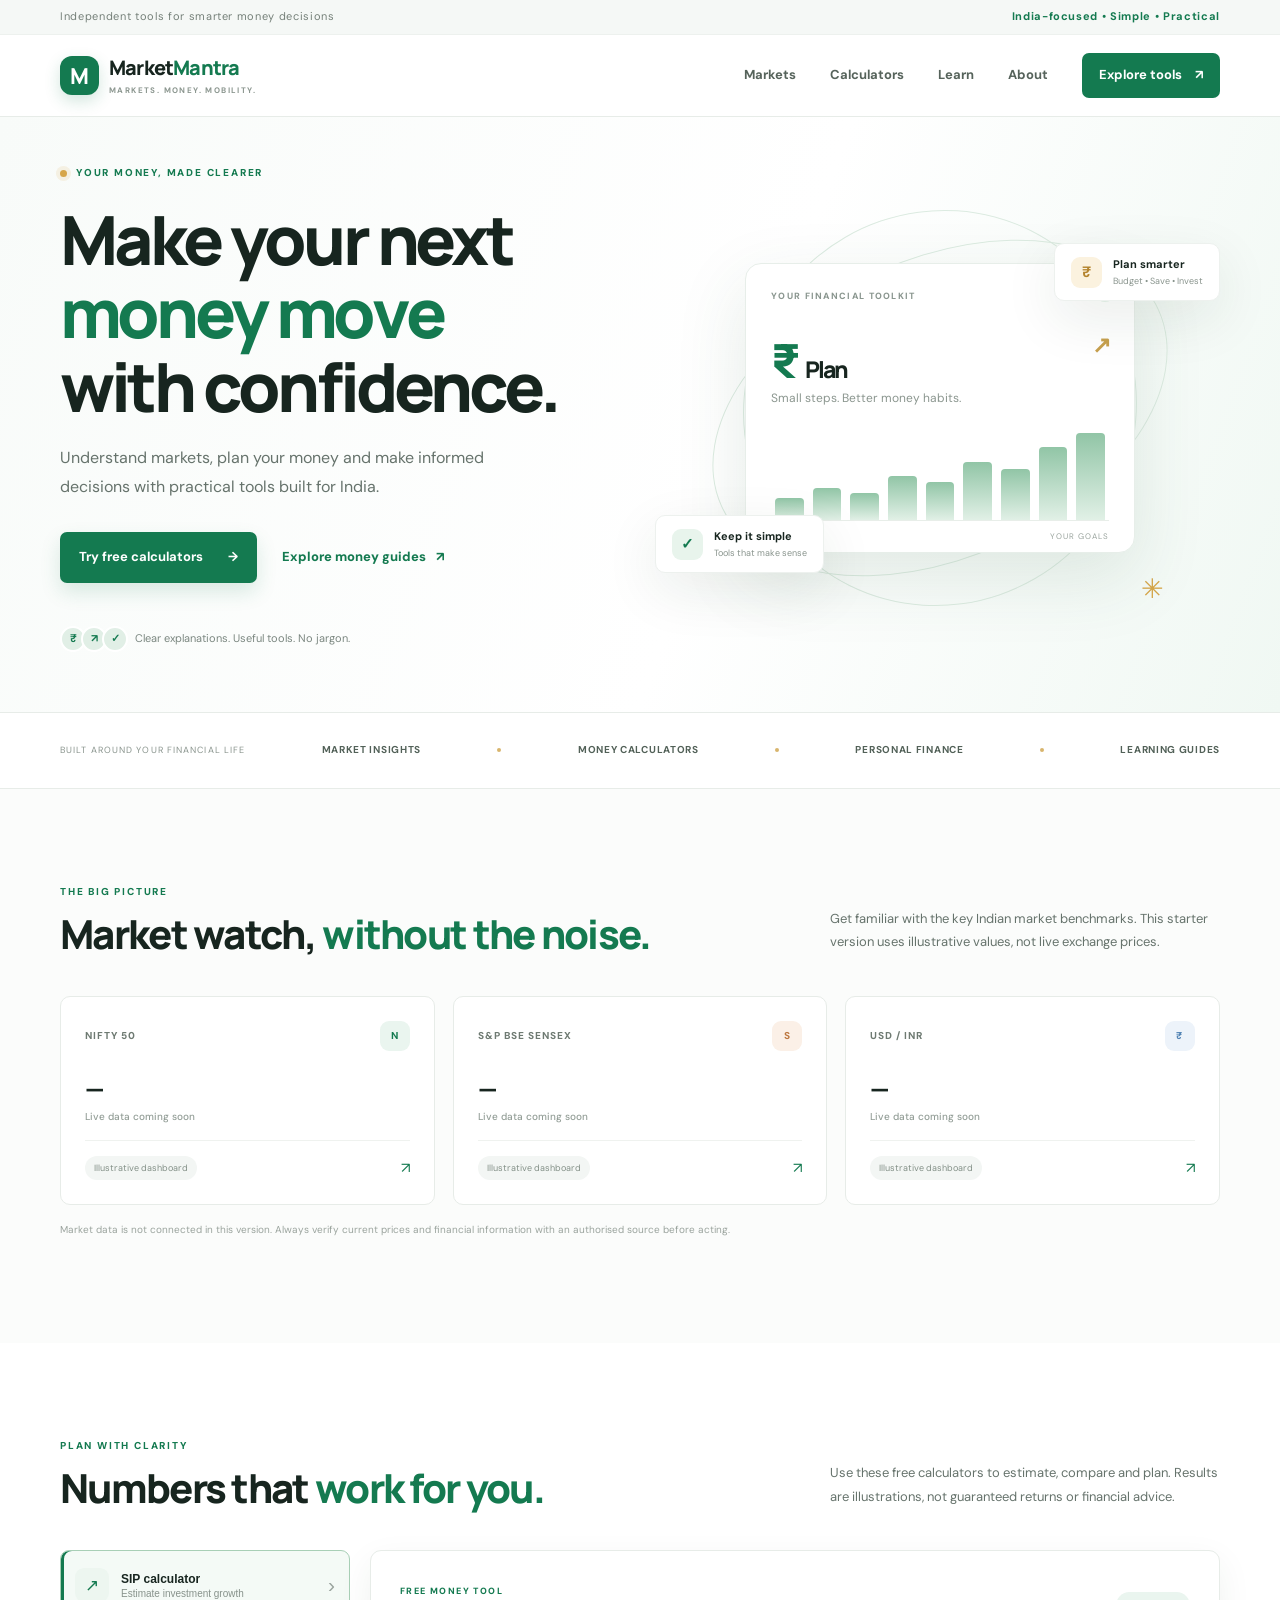
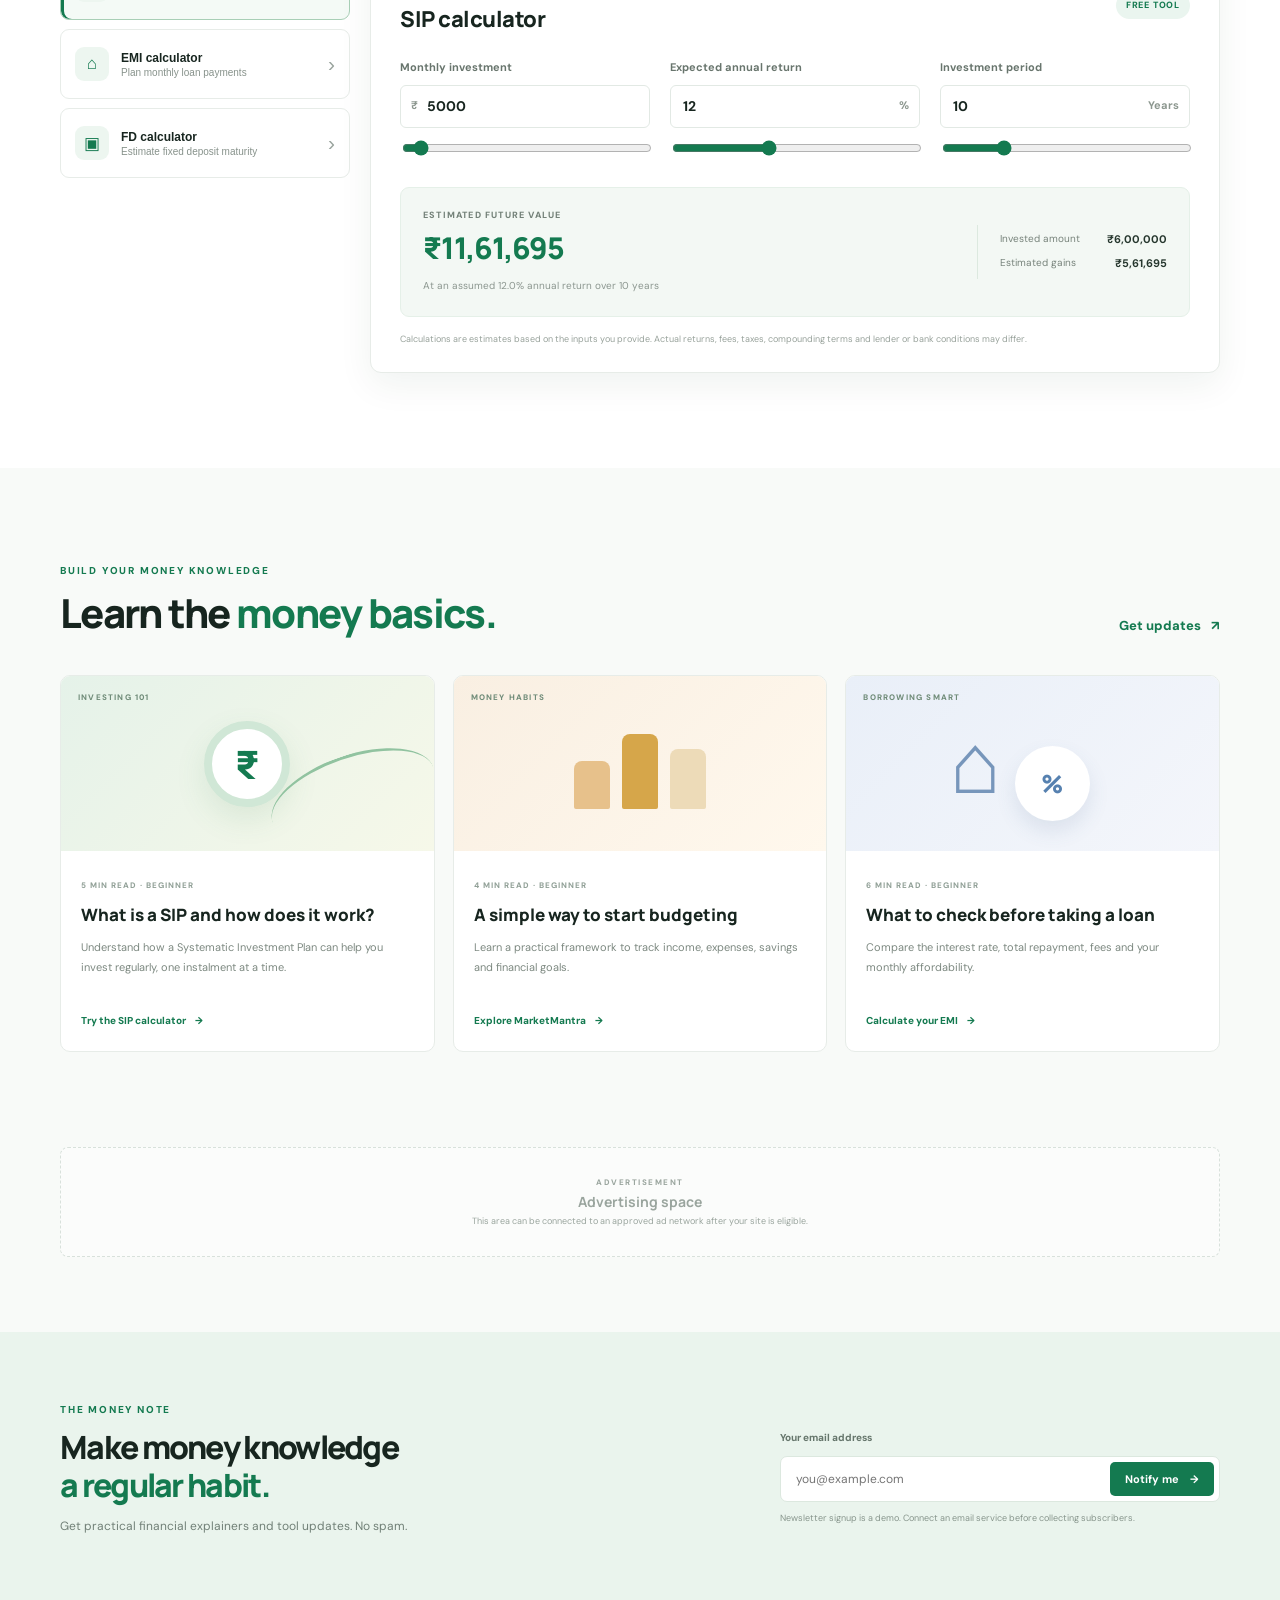
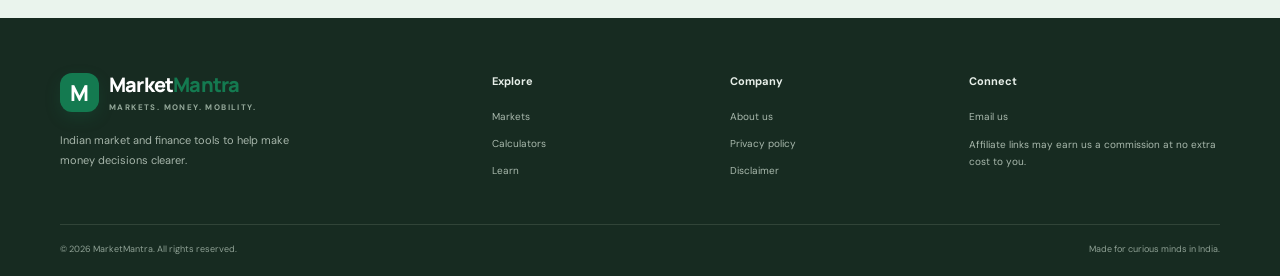
==== index.html @ 6c513619 "Add files via upload" ====
<!DOCTYPE html>
<html lang="en">
<head>
  <meta charset="UTF-8">
  <meta name="viewport" content="width=device-width, initial-scale=1.0">
  <meta name="description" content="MarketMantra — practical Indian market insights, money tools, SIP, EMI and fixed deposit calculators, and personal finance guides.">
  <meta name="theme-color" content="#ffffff">
  <title>MarketMantra — Markets. Money. Mobility.</title>
  <link rel="preconnect" href="https://fonts.googleapis.com">
  <link rel="preconnect" href="https://fonts.gstatic.com" crossorigin>
  <link href="https://fonts.googleapis.com/css2?family=DM+Sans:wght@400;500;600;700;800&family=Manrope:wght@400;500;600;700;800&display=swap" rel="stylesheet">
  <link rel="stylesheet" href="style.css">
</head>
<body>
  <div class="top-strip"><div class="container top-inner"><span>Independent tools for smarter money decisions</span><span class="top-note">India-focused • Simple • Practical</span></div></div>
  <header class="site-header">
    <div class="container nav-wrap">
      <a class="brand" href="#home" aria-label="MarketMantra home"><span class="brand-mark">M</span><span>Market<span>Mantra</span><small>MARKETS. MONEY. MOBILITY.</small></span></a>
      <button class="menu-toggle" id="menuToggle" aria-label="Open navigation" aria-expanded="false">☰</button>
      <nav class="main-nav" id="mainNav">
        <a href="#markets">Markets</a><a href="#calculators">Calculators</a><a href="#learn">Learn</a><a href="#about">About</a>
        <a class="nav-cta" href="#calculators">Explore tools <span>↗</span></a>
      </nav>
    </div>
  </header>

  <main>
    <section class="hero" id="home">
      <div class="container hero-grid">
        <div class="hero-copy">
          <div class="eyebrow"><span class="eyebrow-dot"></span> YOUR MONEY, MADE CLEARER</div>
          <h1>Make your next<br><em>money move</em><br>with confidence.</h1>
          <p class="hero-lead">Understand markets, plan your money and make informed decisions with practical tools built for India.</p>
          <div class="hero-actions"><a class="btn btn-primary" href="#calculators">Try free calculators <span>→</span></a><a class="text-link" href="#learn">Explore money guides <span>↗</span></a></div>
          <div class="hero-proof"><div class="proof-avatars"><b>₹</b><b>↗</b><b>✓</b></div><span>Clear explanations. Useful tools. No jargon.</span></div>
        </div>
        <div class="hero-visual">
          <div class="visual-orbit orbit-one"></div><div class="visual-orbit orbit-two"></div>
          <div class="hero-card main-visual-card">
            <div class="visual-card-top"><span>YOUR FINANCIAL TOOLKIT</span><span class="live-dot"></span></div>
            <div class="visual-big-number">₹ <span>Plan</span><span class="visual-arrow">↗</span></div>
            <div class="visual-caption">Small steps. Better money habits.</div>
            <div class="mini-chart"><span style="height:25%"></span><span style="height:37%"></span><span style="height:31%"></span><span style="height:50%"></span><span style="height:44%"></span><span style="height:67%"></span><span style="height:59%"></span><span style="height:84%"></span><span style="height:100%"></span></div>
            <div class="chart-labels"><span>START</span><span>YOUR GOALS</span></div>
          </div>
          <div class="float-chip chip-one"><span class="chip-icon">₹</span><span><b>Plan smarter</b><small>Budget • Save • Invest</small></span></div>
          <div class="float-chip chip-two"><span class="chip-icon green">✓</span><span><b>Keep it simple</b><small>Tools that make sense</small></span></div>
          <div class="hero-spark">✳</div>
        </div>
      </div>
    </section>

    <section class="trust-row"><div class="container trust-inner"><span>BUILT AROUND YOUR FINANCIAL LIFE</span><b>MARKET INSIGHTS</b><i></i><b>MONEY CALCULATORS</b><i></i><b>PERSONAL FINANCE</b><i></i><b>LEARNING GUIDES</b></div></section>

    <section class="section market-section" id="markets">
      <div class="container">
        <div class="section-heading"><div><div class="eyebrow">THE BIG PICTURE</div><h2>Market watch, <em>without the noise.</em></h2></div><p>Get familiar with the key Indian market benchmarks. This starter version uses illustrative values, not live exchange prices.</p></div>
        <div class="market-grid">
          <article class="market-card"><div class="market-card-top"><span>NIFTY 50</span><span class="market-symbol">N</span></div><div class="market-value">— <small>Live data coming soon</small></div><div class="market-foot"><span class="neutral-pill">Illustrative dashboard</span><span class="market-arrow">↗</span></div></article>
          <article class="market-card"><div class="market-card-top"><span>S&amp;P BSE SENSEX</span><span class="market-symbol orange">S</span></div><div class="market-value">— <small>Live data coming soon</small></div><div class="market-foot"><span class="neutral-pill">Illustrative dashboard</span><span class="market-arrow">↗</span></div></article>
          <article class="market-card"><div class="market-card-top"><span>USD / INR</span><span class="market-symbol blue">₹</span></div><div class="market-value">— <small>Live data coming soon</small></div><div class="market-foot"><span class="neutral-pill">Illustrative dashboard</span><span class="market-arrow">↗</span></div></article>
        </div>
        <p class="market-disclaimer">Market data is not connected in this version. Always verify current prices and financial information with an authorised source before acting.</p>
      </div>
    </section>

    <section class="section calculator-section" id="calculators">
      <div class="container">
        <div class="section-heading"><div><div class="eyebrow">PLAN WITH CLARITY</div><h2>Numbers that <em>work for you.</em></h2></div><p>Use these free calculators to estimate, compare and plan. Results are illustrations, not guaranteed returns or financial advice.</p></div>
        <div class="calculator-layout">
          <div class="calc-tabs" role="tablist" aria-label="Calculator type">
            <button class="calc-tab active" data-calc="sip" role="tab" aria-selected="true"><span class="tab-icon">↗</span><span><b>SIP calculator</b><small>Estimate investment growth</small></span><span class="tab-chevron">›</span></button>
            <button class="calc-tab" data-calc="emi" role="tab" aria-selected="false"><span class="tab-icon">⌂</span><span><b>EMI calculator</b><small>Plan monthly loan payments</small></span><span class="tab-chevron">›</span></button>
            <button class="calc-tab" data-calc="fd" role="tab" aria-selected="false"><span class="tab-icon">▣</span><span><b>FD calculator</b><small>Estimate fixed deposit maturity</small></span><span class="tab-chevron">›</span></button>
          </div>
          <div class="calc-panel">
            <div class="calc-panel-head"><div><span class="panel-kicker">FREE MONEY TOOL</span><h3 id="calcTitle">SIP calculator</h3></div><span class="free-tag">FREE TOOL</span></div>
            <div id="sipCalc" class="calc-content">
              <div class="field-grid">
                <label class="field"><span>Monthly investment</span><div class="input-wrap"><span>₹</span><input id="sipAmount" type="number" min="500" step="500" value="5000"></div><input id="sipAmountRange" type="range" min="500" max="100000" step="500" value="5000"></label>
                <label class="field"><span>Expected annual return</span><div class="input-wrap"><input id="sipRate" type="number" min="1" max="30" step="0.5" value="12"><span>%</span></div><input id="sipRateRange" type="range" min="1" max="30" step="0.5" value="12"></label>
                <label class="field"><span>Investment period</span><div class="input-wrap"><input id="sipYears" type="number" min="1" max="40" value="10"><span>Years</span></div><input id="sipYearsRange" type="range" min="1" max="40" value="10"></label>
              </div>
              <div class="result-box"><div><span class="result-label">ESTIMATED FUTURE VALUE</span><strong id="sipResult">₹11,61,695</strong><small id="sipNote">At an assumed 12% annual return</small></div><div class="result-breakdown"><div><span>Invested amount</span><b id="sipInvested">₹6,00,000</b></div><div><span>Estimated gains</span><b id="sipGains">₹5,61,695</b></div></div></div>
            </div>
            <div id="emiCalc" class="calc-content hidden">
              <div class="field-grid">
                <label class="field"><span>Loan amount</span><div class="input-wrap"><span>₹</span><input id="emiAmount" type="number" min="10000" step="10000" value="1000000"></div><input id="emiAmountRange" type="range" min="10000" max="10000000" step="10000" value="1000000"></label>
                <label class="field"><span>Annual interest rate</span><div class="input-wrap"><input id="emiRate" type="number" min="1" max="30" step="0.1" value="9"><span>%</span></div><input id="emiRateRange" type="range" min="1" max="30" step="0.1" value="9"></label>
                <label class="field"><span>Loan tenure</span><div class="input-wrap"><input id="emiYears" type="number" min="1" max="30" value="5"><span>Years</span></div><input id="emiYearsRange" type="range" min="1" max="30" value="5"></label>
              </div>
              <div class="result-box"><div><span class="result-label">ESTIMATED MONTHLY EMI</span><strong id="emiResult">₹20,758</strong><small>Principal and interest repayment estimate</small></div><div class="result-breakdown"><div><span>Total interest</span><b id="emiInterest">₹2,45,475</b></div><div><span>Total payment</span><b id="emiTotal">₹12,45,475</b></div></div></div>
            </div>
            <div id="fdCalc" class="calc-content hidden">
              <div class="field-grid">
                <label class="field"><span>Deposit amount</span><div class="input-wrap"><span>₹</span><input id="fdAmount" type="number" min="1000" step="1000" value="100000"></div><input id="fdAmountRange" type="range" min="1000" max="5000000" step="1000" value="100000"></label>
                <label class="field"><span>Annual interest rate</span><div class="input-wrap"><input id="fdRate" type="number" min="1" max="15" step="0.1" value="7"><span>%</span></div><input id="fdRateRange" type="range" min="1" max="15" step="0.1" value="7"></label>
                <label class="field"><span>Tenure</span><div class="input-wrap"><input id="fdYears" type="number" min="1" max="10" value="3"><span>Years</span></div><input id="fdYearsRange" type="range" min="1" max="10" value="3"></label>
              </div>
              <div class="result-box"><div><span class="result-label">ESTIMATED MATURITY VALUE</span><strong id="fdResult">₹1,22,504</strong><small>Illustrative quarterly compounding estimate</small></div><div class="result-breakdown"><div><span>Deposit amount</span><b id="fdInvested">₹1,00,000</b></div><div><span>Estimated interest</span><b id="fdInterest">₹22,504</b></div></div></div>
            </div>
            <p class="calc-disclaimer">Calculations are estimates based on the inputs you provide. Actual returns, fees, taxes, compounding terms and lender or bank conditions may differ.</p>
          </div>
        </div>
      </div>
    </section>

    <section class="section learn-section" id="learn">
      <div class="container">
        <div class="section-heading"><div><div class="eyebrow">BUILD YOUR MONEY KNOWLEDGE</div><h2>Learn the <em>money basics.</em></h2></div><a class="text-link" href="#newsletter">Get updates <span>↗</span></a></div>
        <div class="article-grid">
          <article class="article-card featured-article"><div class="article-art art-invest"><span class="art-label">INVESTING 101</span><div class="art-coin">₹</div><div class="art-line"></div></div><div class="article-copy"><span class="article-meta">5 MIN READ · BEGINNER</span><h3>What is a SIP and how does it work?</h3><p>Understand how a Systematic Investment Plan can help you invest regularly, one instalment at a time.</p><a href="#calculators" class="article-link">Try the SIP calculator <span>→</span></a></div></article>
          <article class="article-card"><div class="article-art art-budget"><span class="art-label">MONEY HABITS</span><div class="budget-shapes"><i></i><i></i><i></i></div></div><div class="article-copy"><span class="article-meta">4 MIN READ · BEGINNER</span><h3>A simple way to start budgeting</h3><p>Learn a practical framework to track income, expenses, savings and financial goals.</p><a href="#about" class="article-link">Explore MarketMantra <span>→</span></a></div></article>
          <article class="article-card"><div class="article-art art-loan"><span class="art-label">BORROWING SMART</span><div class="loan-house">⌂</div><div class="loan-circle">%</div></div><div class="article-copy"><span class="article-meta">6 MIN READ · BEGINNER</span><h3>What to check before taking a loan</h3><p>Compare the interest rate, total repayment, fees and your monthly affordability.</p><a href="#calculators" class="article-link">Calculate your EMI <span>→</span></a></div></article>
        </div>
      </div>
    </section>

    <section class="ad-section"><div class="container"><div class="ad-placeholder"><span>ADVERTISEMENT</span><p>Advertising space</p><small>This area can be connected to an approved ad network after your site is eligible.</small></div></div></section>

    <section class="newsletter-section" id="newsletter"><div class="container newsletter-inner"><div><div class="eyebrow">THE MONEY NOTE</div><h2>Make money knowledge<br><em>a regular habit.</em></h2><p>Get practical financial explainers and tool updates. No spam.</p></div><form class="newsletter-form" id="newsletterForm"><label for="emailInput">Your email address</label><div class="newsletter-input"><input type="email" id="emailInput" placeholder="you@example.com" required><button type="submit">Notify me <span>→</span></button></div><small id="newsletterMessage">Newsletter signup is a demo. Connect an email service before collecting subscribers.</small></form></div></section>
  </main>

  <footer class="site-footer" id="about"><div class="container footer-grid"><div class="footer-brand"><a class="brand" href="#home"><span class="brand-mark">M</span><span>Market<span>Mantra</span><small>MARKETS. MONEY. MOBILITY.</small></span></a><p>Indian market and finance tools to help make money decisions clearer.</p></div><div><b>Explore</b><a href="#markets">Markets</a><a href="#calculators">Calculators</a><a href="#learn">Learn</a></div><div><b>Company</b><a href="#about">About us</a><a href="privacy.html">Privacy policy</a><a href="disclaimer.html">Disclaimer</a></div><div><b>Connect</b><a href="mailto:hello@marketmantra.in">Email us</a><span class="footer-muted">Affiliate links may earn us a commission at no extra cost to you.</span></div></div><div class="container footer-bottom"><span>© <span id="year"></span> MarketMantra. All rights reserved.</span><span>Made for curious minds in India.</span></div></footer>
  <script src="script.js"></script>
</body>
</html>
---- style.css ----
/* MarketMantra — light theme */
:root{--ink:#17251f;--muted:#66736c;--green:#147a50;--green-dark:#0d6040;--mint:#eaf5ef;--gold:#d6a64a;--line:#e7ece8;--paper:#fff;--soft:#f7faf8;--shadow:0 18px 55px rgba(22,52,37,.09)}
*{box-sizing:border-box}html{scroll-behavior:smooth}body{margin:0;background:#fff;color:var(--ink);font-family:"DM Sans",sans-serif;font-size:15px;line-height:1.6}a{color:inherit;text-decoration:none}.container{width:min(1160px,calc(100% - 48px));margin:auto}.top-strip{background:#f5f8f6;border-bottom:1px solid #edf1ee;color:#758079;font-size:11px;letter-spacing:.06em}.top-inner{height:34px;display:flex;align-items:center;justify-content:space-between}.top-note{color:var(--green);font-weight:700}.site-header{height:82px;background:rgba(255,255,255,.94);border-bottom:1px solid var(--line);position:sticky;top:0;z-index:10;backdrop-filter:blur(12px)}.nav-wrap{height:100%;display:flex;align-items:center;justify-content:space-between}.brand{display:flex;align-items:center;gap:10px;font:800 20px Manrope,sans-serif;letter-spacing:-.8px}.brand>span:last-child{line-height:1.1}.brand>span:last-child>span{color:var(--green)}.brand small{display:block;color:#8b968f;font:700 8px "DM Sans";letter-spacing:1.4px;margin-top:6px}.brand-mark{width:39px;height:39px;display:grid;place-items:center;background:var(--green);color:white;border-radius:12px;font:800 22px Manrope;box-shadow:0 6px 16px #147a5030}.main-nav{display:flex;align-items:center;gap:34px;font-size:13px;font-weight:700;color:#56635b}.main-nav>a:not(.nav-cta):hover,.text-link:hover{color:var(--green)}.nav-cta{background:var(--green);color:#fff;padding:12px 17px;border-radius:7px}.nav-cta span{margin-left:10px}.menu-toggle{display:none;border:0;background:var(--mint);color:var(--green);font-size:22px;border-radius:8px;padding:5px 11px}.hero{background:linear-gradient(110deg,#f8fbf9 0%,#fff 57%,#f0f8f3 100%);overflow:hidden;position:relative}.hero-grid{min-height:590px;display:grid;grid-template-columns:1fr 1fr;align-items:center;gap:40px;padding-top:48px;padding-bottom:60px}.eyebrow{font-size:10px;letter-spacing:1.8px;font-weight:800;color:var(--green);display:flex;align-items:center;gap:9px}.eyebrow-dot{width:7px;height:7px;border-radius:50%;background:var(--gold);box-shadow:0 0 0 4px #d6a64a22}.hero h1{font:800 clamp(44px,5.3vw,69px)/1.08 Manrope,sans-serif;letter-spacing:-3.8px;margin:22px 0 20px}.hero h1 em,.section-heading h2 em,.newsletter-inner h2 em{color:var(--green);font-style:normal}.hero-lead{font-size:16px;color:#66736c;max-width:490px;line-height:1.85}.hero-actions{display:flex;align-items:center;gap:25px;margin-top:30px}.btn{display:inline-flex;align-items:center;gap:25px;padding:15px 19px;border-radius:7px;font-weight:700;font-size:13px}.btn-primary{background:var(--green);color:white;box-shadow:0 9px 20px #147a5026}.btn-primary:hover,.nav-cta:hover{background:var(--green-dark)}.text-link{font-size:13px;font-weight:800;color:var(--green)}.text-link span{margin-left:7px}.hero-proof{display:flex;align-items:center;gap:12px;margin-top:43px;color:#7b8780;font-size:11px}.proof-avatars{display:flex}.proof-avatars b{width:26px;height:26px;border-radius:50%;display:grid;place-items:center;margin-right:-5px;background:#e1efe6;border:2px solid white;color:var(--green);font-size:11px}.hero-visual{height:440px;position:relative;display:grid;place-items:center}.visual-orbit{position:absolute;border:1px solid #dcebe1;border-radius:50%;transform:rotate(-24deg)}.orbit-one{width:480px;height:300px}.orbit-two{width:390px;height:400px;transform:rotate(38deg)}.main-visual-card{position:relative;width:min(390px,85%);height:290px;background:#fff;border:1px solid #e7eee9;border-radius:16px;box-shadow:0 25px 70px #315d4320;padding:25px;z-index:2}.visual-card-top{display:flex;justify-content:space-between;color:#8a968f;font-size:9px;font-weight:800;letter-spacing:1.3px}.live-dot{width:8px;height:8px;border-radius:50%;background:#5eb788;box-shadow:0 0 0 5px #e9f5ed}.visual-big-number{font:800 47px Manrope;letter-spacing:-2px;margin-top:24px;color:var(--green)}.visual-big-number span:first-child{font-size:23px;color:var(--ink)}.visual-arrow{float:right;font-size:23px;color:#c7a04e}.visual-caption{font-size:12px;color:#8b968f;margin-top:-3px}.mini-chart{height:88px;display:flex;align-items:end;gap:9px;border-bottom:1px solid #e8eee9;margin-top:25px;padding:0 4px}.mini-chart span{flex:1;background:linear-gradient(180deg,#91c5a6,#e1f0e6);border-radius:4px 4px 0 0}.chart-labels{display:flex;justify-content:space-between;font-size:8px;color:#9aa49e;letter-spacing:1px;margin-top:9px}.float-chip{position:absolute;z-index:3;display:flex;align-items:center;gap:11px;padding:12px 16px;background:white;border:1px solid #edf1ee;border-radius:10px;box-shadow:var(--shadow)}.chip-one{top:55px;right:0}.chip-two{bottom:55px;left:-5px}.chip-icon{width:31px;height:31px;display:grid;place-items:center;border-radius:9px;background:#fbf2df;color:#b4842e;font-weight:800}.chip-icon.green{background:#e8f4ec;color:var(--green)}.float-chip b,.float-chip small{display:block}.float-chip b{font-size:11px}.float-chip small{font-size:9px;color:#89948d}.hero-spark{position:absolute;right:10%;bottom:18px;color:var(--gold);font-size:27px}.trust-row{border-top:1px solid var(--line);border-bottom:1px solid var(--line);background:white}.trust-inner{min-height:75px;display:flex;align-items:center;justify-content:space-between;gap:15px;color:#89948d;font-size:9px;letter-spacing:1.1px}.trust-inner>b{font-size:10px;color:#526158;letter-spacing:.7px}.trust-inner i{width:4px;height:4px;border-radius:50%;background:#d8b56d}.section{padding:95px 0}.section-heading{display:flex;justify-content:space-between;align-items:end;gap:40px;margin-bottom:38px}.section-heading h2,.newsletter-inner h2{font:800 clamp(29px,3.2vw,40px)/1.2 Manrope;letter-spacing:-1.7px;margin:10px 0 0}.section-heading>p{max-width:390px;color:var(--muted);font-size:13px;margin:0 0 4px;line-height:1.8}.market-section{background:#fbfcfb}.market-grid{display:grid;grid-template-columns:repeat(3,1fr);gap:18px}.market-card{padding:24px;background:white;border:1px solid var(--line);border-radius:10px;transition:.2s}.market-card:hover,.article-card:hover{transform:translateY(-3px);box-shadow:var(--shadow)}.market-card-top{display:flex;justify-content:space-between;align-items:center;color:#6e7a72;font-size:10px;font-weight:800;letter-spacing:1px}.market-symbol{width:30px;height:30px;border-radius:9px;background:#eaf5ef;color:var(--green);display:grid;place-items:center;font-weight:800}.market-symbol.orange{background:#fbf0e7;color:#bd7840}.market-symbol.blue{background:#edf3fa;color:#5485b5}.market-value{font:800 25px Manrope;margin:20px 0 17px}.market-value small{display:block;font:500 10px "DM Sans";color:#929d96;letter-spacing:0;margin-top:4px}.market-foot{border-top:1px solid #eff2ef;padding-top:15px;display:flex;align-items:center;justify-content:space-between}.neutral-pill{background:#f3f6f4;color:#839087;border-radius:20px;padding:5px 9px;font-size:9px}.market-arrow{color:var(--green)}.market-disclaimer{font-size:10px;color:#9aa39d;margin-top:17px}.calculator-section{background:white}.calculator-layout{display:grid;grid-template-columns:290px 1fr;gap:20px;align-items:stretch}.calc-tabs{display:flex;flex-direction:column;gap:9px}.calc-tab{display:flex;align-items:center;gap:12px;padding:17px 14px;text-align:left;border:1px solid var(--line);background:#fff;border-radius:9px;color:var(--ink);cursor:pointer;transition:.2s}.calc-tab.active{border-color:#a8cfb6;background:#f4faf6;box-shadow:inset 3px 0 var(--green)}.tab-icon{width:34px;height:34px;border-radius:9px;background:#edf6f0;color:var(--green);display:grid;place-items:center;font-size:17px}.calc-tab b,.calc-tab small{display:block}.calc-tab b{font-size:12px}.calc-tab small{font-size:10px;color:#87928b;margin-top:2px}.tab-chevron{margin-left:auto;color:#9aa49e;font-size:21px}.calc-panel{border:1px solid var(--line);border-radius:11px;padding:26px 29px;background:#fff;box-shadow:0 12px 35px #173a2610}.calc-panel-head{display:flex;justify-content:space-between;align-items:center;margin-bottom:25px}.panel-kicker{font-size:9px;letter-spacing:1.4px;color:var(--green);font-weight:800}.calc-panel h3{font:800 22px Manrope;margin:3px 0 0;letter-spacing:-.5px}.free-tag{font-size:9px;letter-spacing:.8px;color:var(--green);background:#eaf5ef;border-radius:20px;padding:6px 10px;font-weight:800}.field-grid{display:grid;grid-template-columns:repeat(3,1fr);gap:20px}.field{display:block;font-size:11px;color:#68756d;font-weight:700}.input-wrap{display:flex;align-items:center;gap:7px;border:1px solid #e2e9e4;border-radius:6px;padding:0 10px;height:43px;margin:8px 0 10px;color:#8c978f}.input-wrap input{border:0;outline:0;width:100%;min-width:0;color:var(--ink);font:700 14px "DM Sans";background:transparent}.input-wrap span{font-size:11px}.field input[type=range]{width:100%;accent-color:var(--green);cursor:pointer}.result-box{margin-top:26px;padding:20px 22px;background:#f3f8f4;border:1px solid #e5f0e8;border-radius:9px;display:flex;align-items:center;justify-content:space-between;gap:20px}.result-label{font-size:9px;letter-spacing:1.2px;font-weight:800;color:#738178;display:block}.result-box strong{display:block;font:800 30px Manrope;color:var(--green);letter-spacing:-1px;margin:4px 0}.result-box small{font-size:10px;color:#8b968f}.result-breakdown{min-width:190px;border-left:1px solid #dce9df;padding-left:22px}.result-breakdown div{display:flex;justify-content:space-between;gap:15px;font-size:10px;margin:6px 0;color:#77837b}.result-breakdown b{color:#26372e;font-size:11px}.calc-disclaimer{font-size:9px;color:#98a29b;margin:15px 0 0}.hidden{display:none!important}.learn-section{background:#f8faf8}.article-grid{display:grid;grid-template-columns:repeat(3,1fr);gap:18px}.article-card{background:white;border:1px solid var(--line);border-radius:10px;overflow:hidden;transition:.2s}.article-art{height:175px;position:relative;overflow:hidden;display:flex;align-items:center;justify-content:center}.art-invest{background:linear-gradient(135deg,#e5f2e9,#f6f8e9)}.art-label{position:absolute;left:17px;top:15px;font-size:8px;letter-spacing:1.2px;font-weight:800;color:#6f8b78}.art-coin{width:86px;height:86px;border:8px solid #d0e7d6;border-radius:50%;display:grid;place-items:center;background:#fff;color:var(--green);font:800 39px Manrope;box-shadow:0 12px 30px #4b8e5d20}.art-line{position:absolute;width:170px;height:80px;border-top:3px solid #91c3a0;transform:rotate(-19deg);right:-4px;bottom:16px;border-radius:50%}.art-budget{background:linear-gradient(135deg,#f9efe2,#fff8ed)}.budget-shapes{display:flex;align-items:end;gap:12px;height:90px}.budget-shapes i{width:36px;border-radius:8px 8px 2px 2px;background:#e7c18b}.budget-shapes i:nth-child(1){height:48px}.budget-shapes i:nth-child(2){height:75px;background:#d6a64a}.budget-shapes i:nth-child(3){height:60px;background:#eddbb8}.art-loan{background:linear-gradient(135deg,#e9eff8,#f4f6fb)}.loan-house{font-size:85px;color:#7796bb;transform:translateX(-20px)}.loan-circle{width:75px;height:75px;display:grid;place-items:center;border-radius:50%;background:#fff;color:#5681b0;font:800 25px Manrope;box-shadow:0 10px 20px #45668d20;transform:translate(-6px,20px)}.article-copy{padding:20px}.article-meta{font-size:8px;letter-spacing:1px;color:#91a097;font-weight:800}.article-copy h3{font:800 17px/1.35 Manrope;margin:9px 0}.article-copy p{font-size:11px;color:#7d8981;line-height:1.8;min-height:58px}.article-link{font-size:10px;color:var(--green);font-weight:800}.article-link span{margin-left:7px}.ad-section{padding:0 0 75px;background:#f8faf8}.ad-placeholder{height:110px;border:1px dashed #d8e1db;border-radius:8px;display:flex;flex-direction:column;align-items:center;justify-content:center;background:#fbfcfb;color:#9aa59e}.ad-placeholder span{font-size:8px;letter-spacing:1.5px;font-weight:800}.ad-placeholder p{font:700 14px Manrope;margin:3px}.ad-placeholder small{font-size:9px}.newsletter-section{background:#eaf4ed;padding:70px 0}.newsletter-inner{display:flex;justify-content:space-between;align-items:center;gap:40px}.newsletter-inner h2{font-size:32px}.newsletter-inner p{color:#718077;font-size:12px}.newsletter-form{width:min(440px,100%)}.newsletter-form label{font-size:10px;font-weight:800;color:#66766c}.newsletter-input{display:flex;background:#fff;border:1px solid #dce8df;border-radius:7px;padding:5px;margin-top:8px}.newsletter-input input{border:0;outline:0;padding:9px 10px;min-width:0;flex:1;font:12px "DM Sans"}.newsletter-input button{border:0;background:var(--green);color:white;border-radius:5px;padding:0 15px;font:700 11px "DM Sans";cursor:pointer}.newsletter-input button span{margin-left:8px}.newsletter-form small{display:block;color:#87958c;font-size:9px;margin-top:9px}.site-footer{background:#172b21;color:#e7efe9;padding:55px 0 20px}.footer-grid{display:grid;grid-template-columns:2fr 1fr 1fr 1.3fr;gap:45px;padding-bottom:42px}.footer-brand .brand{color:white}.footer-brand .brand small{color:#95a99b}.footer-brand p{max-width:250px;color:#a6b5aa;font-size:11px;line-height:1.8;margin-top:19px}.footer-grid>div:not(:first-child){display:flex;flex-direction:column;align-items:flex-start;gap:11px}.footer-grid>div>b{font-size:11px;margin-bottom:7px}.footer-grid a:not(.brand),.footer-muted{font-size:10px;color:#a9b9ad}.footer-grid a:hover{color:white}.footer-muted{line-height:1.7}.footer-bottom{border-top:1px solid #314438;padding-top:17px;display:flex;justify-content:space-between;color:#8ea094;font-size:9px}
@media(max-width:850px){.main-nav{gap:17px}.hero-grid{gap:10px}.hero h1{font-size:55px}.hero-visual{transform:scale(.9)}.trust-inner{flex-wrap:wrap;justify-content:center;padding:15px}.calculator-layout{grid-template-columns:1fr}.calc-tabs{display:grid;grid-template-columns:repeat(3,1fr)}.calc-tab{padding:12px 9px;gap:7px}.calc-tab small{display:none}.tab-chevron{display:none}.field-grid{gap:12px}.footer-grid{gap:25px}}
@media(max-width:620px){.container{width:min(100% - 32px,500px)}.top-inner{font-size:9px}.top-note{display:none}.site-header{height:70px}.menu-toggle{display:block}.main-nav{display:none;position:absolute;top:69px;left:0;right:0;background:white;border-bottom:1px solid var(--line);padding:18px 24px 22px;flex-direction:column;align-items:stretch;gap:17px}.main-nav.open{display:flex}.nav-cta{text-align:center}.hero-grid{grid-template-columns:1fr;padding-top:55px;padding-bottom:20px}.hero h1{font-size:49px;letter-spacing:-2.8px}.hero-lead{font-size:14px}.hero-actions{gap:15px;flex-wrap:wrap}.hero-proof{margin-top:25px}.hero-visual{height:350px;transform:none;margin-top:5px}.main-visual-card{width:78%;height:260px;padding:19px}.visual-big-number{font-size:40px;margin-top:17px}.mini-chart{margin-top:16px;height:72px}.orbit-one{width:340px;height:240px}.orbit-two{width:300px;height:310px}.chip-one{right:-2px;top:25px}.chip-two{left:-3px;bottom:28px}.trust-inner{gap:10px 15px}.trust-inner>span{width:100%;text-align:center}.trust-inner>b{font-size:8px}.trust-inner i{display:none}.section{padding:65px 0}.section-heading{display:block;margin-bottom:25px}.section-heading>p{margin-top:13px}.market-grid,.article-grid{grid-template-columns:1fr}.market-card{padding:19px}.calculator-layout{gap:12px}.calc-tabs{gap:5px}.calc-tab{flex-direction:column;align-items:flex-start;padding:10px 8px}.calc-tab b{font-size:9px}.tab-icon{width:28px;height:28px}.calc-panel{padding:19px 15px}.field-grid{grid-template-columns:1fr;gap:13px}.field input[type=range]{margin-top:0}.result-box{align-items:flex-start;flex-direction:column;padding:17px}.result-breakdown{width:100%;border-left:0;border-top:1px solid #dce9df;padding:10px 0 0}.newsletter-inner{display:block}.newsletter-form{margin-top:25px}.footer-grid{grid-template-columns:1fr 1fr;gap:30px 20px}.footer-brand{grid-column:1/-1}.footer-bottom{gap:10px;flex-direction:column}.section-heading h2{font-size:32px}}
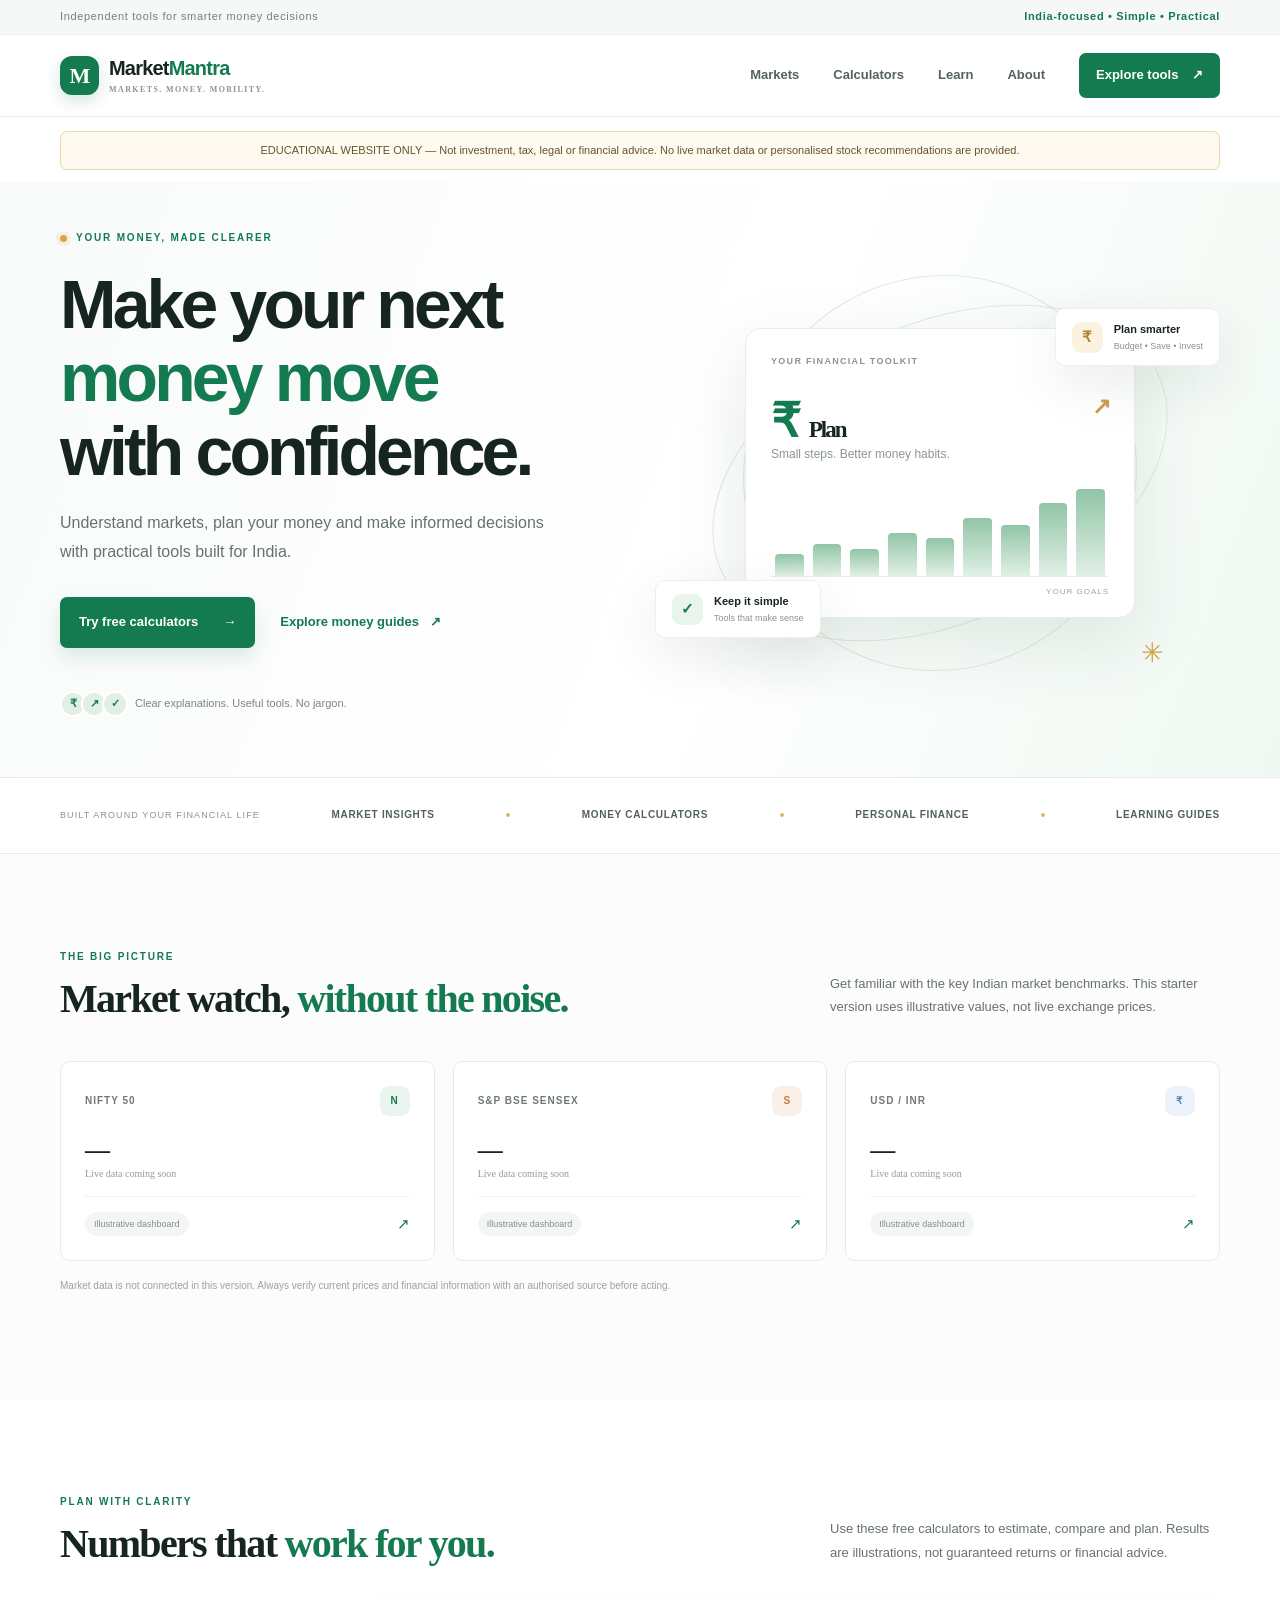
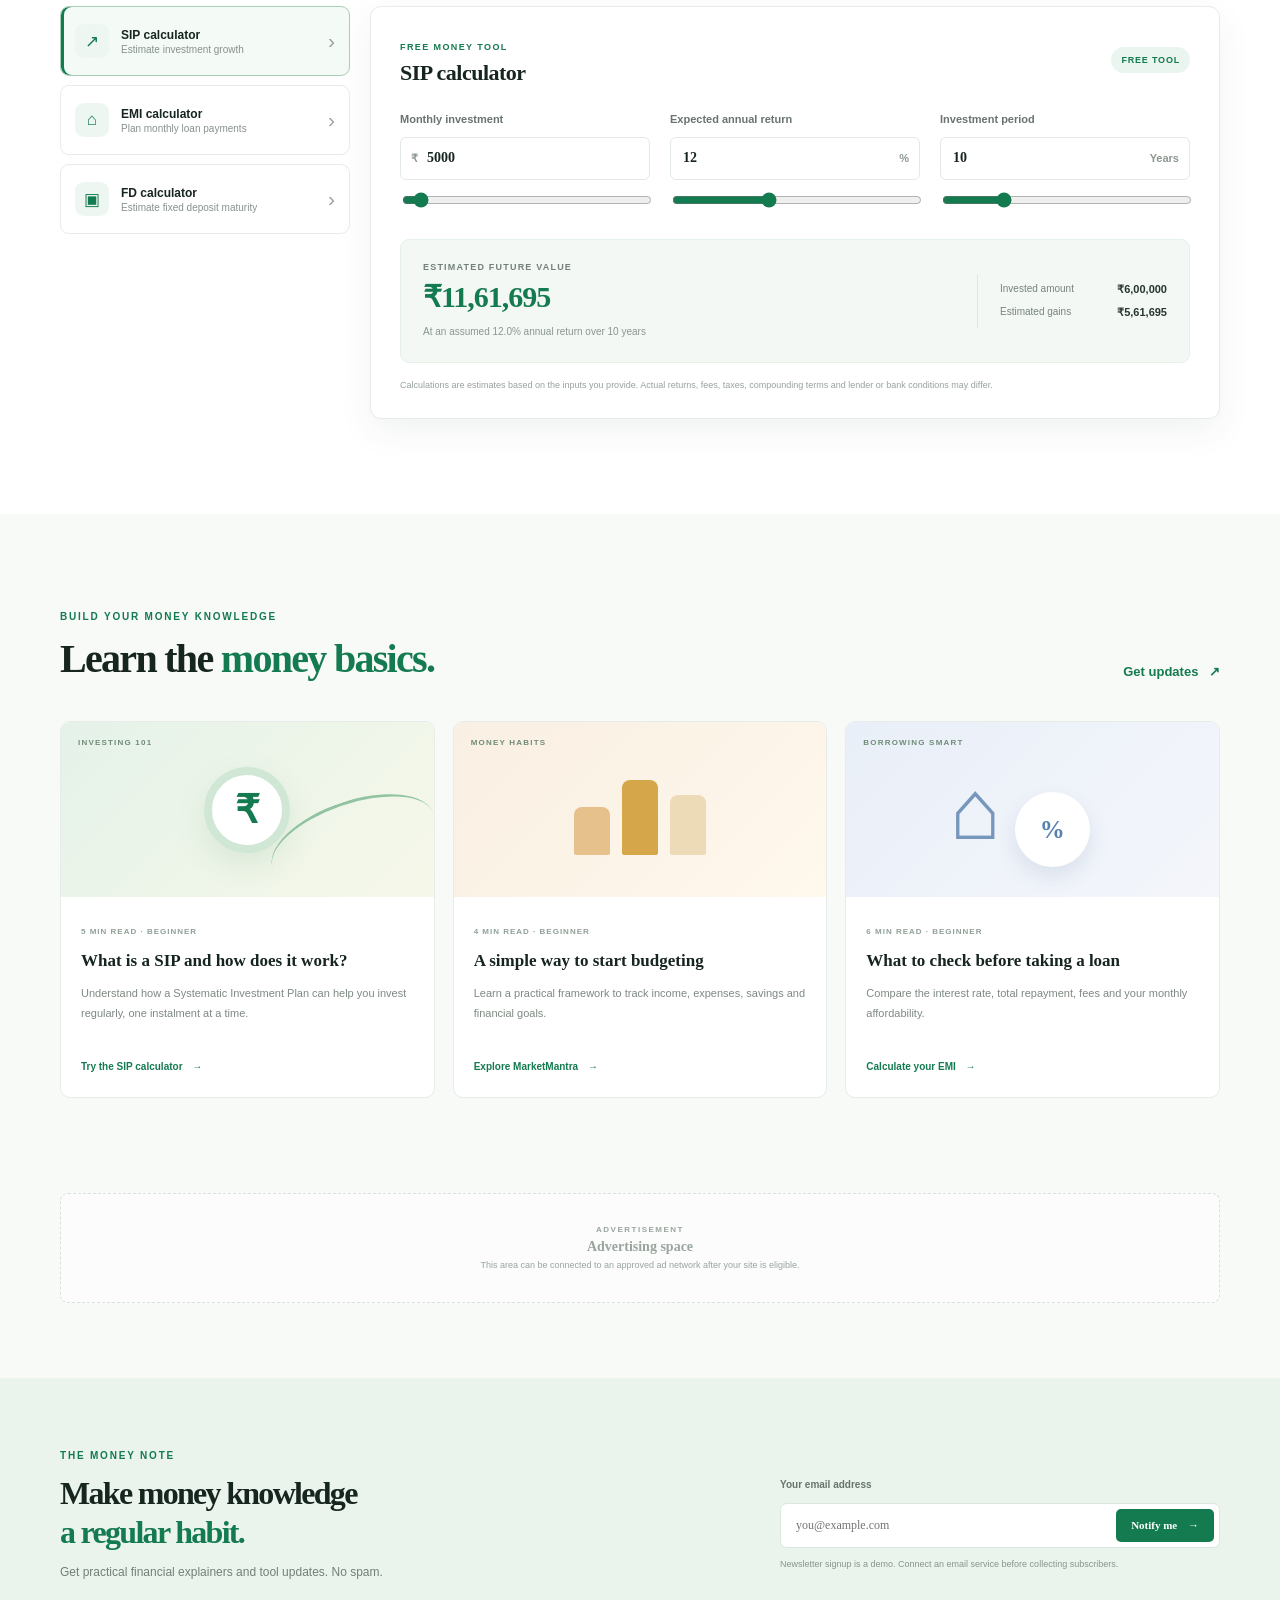
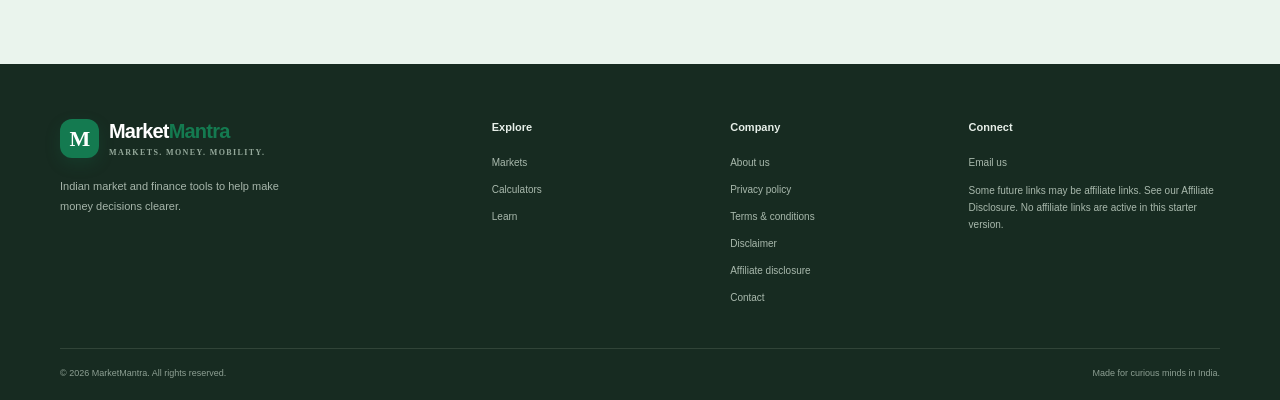
==== commit 180d1d1d: "Add files via upload" ====
--- a/index.html
+++ b/index.html
@@ -6,9 +6,6 @@
   <meta name="description" content="MarketMantra — practical Indian market insights, money tools, SIP, EMI and fixed deposit calculators, and personal finance guides.">
   <meta name="theme-color" content="#ffffff">
   <title>MarketMantra — Markets. Money. Mobility.</title>
-  <link rel="preconnect" href="https://fonts.googleapis.com">
-  <link rel="preconnect" href="https://fonts.gstatic.com" crossorigin>
-  <link href="https://fonts.googleapis.com/css2?family=DM+Sans:wght@400;500;600;700;800&family=Manrope:wght@400;500;600;700;800&display=swap" rel="stylesheet">
   <link rel="stylesheet" href="style.css">
 </head>
 <body>
@@ -25,6 +22,7 @@
   </header>
 
   <main>
+    <div class="container" style="padding-top:14px"><p class="site-notice">EDUCATIONAL WEBSITE ONLY — Not investment, tax, legal or financial advice. No live market data or personalised stock recommendations are provided.</p></div>
     <section class="hero" id="home">
       <div class="container hero-grid">
         <div class="hero-copy">
@@ -121,7 +119,7 @@
     <section class="newsletter-section" id="newsletter"><div class="container newsletter-inner"><div><div class="eyebrow">THE MONEY NOTE</div><h2>Make money knowledge<br><em>a regular habit.</em></h2><p>Get practical financial explainers and tool updates. No spam.</p></div><form class="newsletter-form" id="newsletterForm"><label for="emailInput">Your email address</label><div class="newsletter-input"><input type="email" id="emailInput" placeholder="you@example.com" required><button type="submit">Notify me <span>→</span></button></div><small id="newsletterMessage">Newsletter signup is a demo. Connect an email service before collecting subscribers.</small></form></div></section>
   </main>
 
-  <footer class="site-footer" id="about"><div class="container footer-grid"><div class="footer-brand"><a class="brand" href="#home"><span class="brand-mark">M</span><span>Market<span>Mantra</span><small>MARKETS. MONEY. MOBILITY.</small></span></a><p>Indian market and finance tools to help make money decisions clearer.</p></div><div><b>Explore</b><a href="#markets">Markets</a><a href="#calculators">Calculators</a><a href="#learn">Learn</a></div><div><b>Company</b><a href="#about">About us</a><a href="privacy.html">Privacy policy</a><a href="disclaimer.html">Disclaimer</a></div><div><b>Connect</b><a href="mailto:hello@marketmantra.in">Email us</a><span class="footer-muted">Affiliate links may earn us a commission at no extra cost to you.</span></div></div><div class="container footer-bottom"><span>© <span id="year"></span> MarketMantra. All rights reserved.</span><span>Made for curious minds in India.</span></div></footer>
+  <footer class="site-footer" id="about"><div class="container footer-grid"><div class="footer-brand"><a class="brand" href="#home"><span class="brand-mark">M</span><span>Market<span>Mantra</span><small>MARKETS. MONEY. MOBILITY.</small></span></a><p>Indian market and finance tools to help make money decisions clearer.</p></div><div><b>Explore</b><a href="#markets">Markets</a><a href="#calculators">Calculators</a><a href="#learn">Learn</a></div><div><b>Company</b><a href="#about">About us</a><a href="privacy.html">Privacy policy</a><a href="terms.html">Terms &amp; conditions</a><a href="disclaimer.html">Disclaimer</a><a href="affiliate-disclosure.html">Affiliate disclosure</a><a href="contact.html">Contact</a></div><div><b>Connect</b><a href="mailto:hello@marketmantra.in">Email us</a><span class="footer-muted">Some future links may be affiliate links. See our Affiliate Disclosure. No affiliate links are active in this starter version.</span></div></div><div class="container footer-bottom"><span>© <span id="year"></span> MarketMantra. All rights reserved.</span><span>Made for curious minds in India.</span></div></footer>
   <script src="script.js"></script>
 </body>
 </html>
--- a/style.css
+++ b/style.css
@@ -3,3 +3,7 @@
 *{box-sizing:border-box}html{scroll-behavior:smooth}body{margin:0;background:#fff;color:var(--ink);font-family:"DM Sans",sans-serif;font-size:15px;line-height:1.6}a{color:inherit;text-decoration:none}.container{width:min(1160px,calc(100% - 48px));margin:auto}.top-strip{background:#f5f8f6;border-bottom:1px solid #edf1ee;color:#758079;font-size:11px;letter-spacing:.06em}.top-inner{height:34px;display:flex;align-items:center;justify-content:space-between}.top-note{color:var(--green);font-weight:700}.site-header{height:82px;background:rgba(255,255,255,.94);border-bottom:1px solid var(--line);position:sticky;top:0;z-index:10;backdrop-filter:blur(12px)}.nav-wrap{height:100%;display:flex;align-items:center;justify-content:space-between}.brand{display:flex;align-items:center;gap:10px;font:800 20px Manrope,sans-serif;letter-spacing:-.8px}.brand>span:last-child{line-height:1.1}.brand>span:last-child>span{color:var(--green)}.brand small{display:block;color:#8b968f;font:700 8px "DM Sans";letter-spacing:1.4px;margin-top:6px}.brand-mark{width:39px;height:39px;display:grid;place-items:center;background:var(--green);color:white;border-radius:12px;font:800 22px Manrope;box-shadow:0 6px 16px #147a5030}.main-nav{display:flex;align-items:center;gap:34px;font-size:13px;font-weight:700;color:#56635b}.main-nav>a:not(.nav-cta):hover,.text-link:hover{color:var(--green)}.nav-cta{background:var(--green);color:#fff;padding:12px 17px;border-radius:7px}.nav-cta span{margin-left:10px}.menu-toggle{display:none;border:0;background:var(--mint);color:var(--green);font-size:22px;border-radius:8px;padding:5px 11px}.hero{background:linear-gradient(110deg,#f8fbf9 0%,#fff 57%,#f0f8f3 100%);overflow:hidden;position:relative}.hero-grid{min-height:590px;display:grid;grid-template-columns:1fr 1fr;align-items:center;gap:40px;padding-top:48px;padding-bottom:60px}.eyebrow{font-size:10px;letter-spacing:1.8px;font-weight:800;color:var(--green);display:flex;align-items:center;gap:9px}.eyebrow-dot{width:7px;height:7px;border-radius:50%;background:var(--gold);box-shadow:0 0 0 4px #d6a64a22}.hero h1{font:800 clamp(44px,5.3vw,69px)/1.08 Manrope,sans-serif;letter-spacing:-3.8px;margin:22px 0 20px}.hero h1 em,.section-heading h2 em,.newsletter-inner h2 em{color:var(--green);font-style:normal}.hero-lead{font-size:16px;color:#66736c;max-width:490px;line-height:1.85}.hero-actions{display:flex;align-items:center;gap:25px;margin-top:30px}.btn{display:inline-flex;align-items:center;gap:25px;padding:15px 19px;border-radius:7px;font-weight:700;font-size:13px}.btn-primary{background:var(--green);color:white;box-shadow:0 9px 20px #147a5026}.btn-primary:hover,.nav-cta:hover{background:var(--green-dark)}.text-link{font-size:13px;font-weight:800;color:var(--green)}.text-link span{margin-left:7px}.hero-proof{display:flex;align-items:center;gap:12px;margin-top:43px;color:#7b8780;font-size:11px}.proof-avatars{display:flex}.proof-avatars b{width:26px;height:26px;border-radius:50%;display:grid;place-items:center;margin-right:-5px;background:#e1efe6;border:2px solid white;color:var(--green);font-size:11px}.hero-visual{height:440px;position:relative;display:grid;place-items:center}.visual-orbit{position:absolute;border:1px solid #dcebe1;border-radius:50%;transform:rotate(-24deg)}.orbit-one{width:480px;height:300px}.orbit-two{width:390px;height:400px;transform:rotate(38deg)}.main-visual-card{position:relative;width:min(390px,85%);height:290px;background:#fff;border:1px solid #e7eee9;border-radius:16px;box-shadow:0 25px 70px #315d4320;padding:25px;z-index:2}.visual-card-top{display:flex;justify-content:space-between;color:#8a968f;font-size:9px;font-weight:800;letter-spacing:1.3px}.live-dot{width:8px;height:8px;border-radius:50%;background:#5eb788;box-shadow:0 0 0 5px #e9f5ed}.visual-big-number{font:800 47px Manrope;letter-spacing:-2px;margin-top:24px;color:var(--green)}.visual-big-number span:first-child{font-size:23px;color:var(--ink)}.visual-arrow{float:right;font-size:23px;color:#c7a04e}.visual-caption{font-size:12px;color:#8b968f;margin-top:-3px}.mini-chart{height:88px;display:flex;align-items:end;gap:9px;border-bottom:1px solid #e8eee9;margin-top:25px;padding:0 4px}.mini-chart span{flex:1;background:linear-gradient(180deg,#91c5a6,#e1f0e6);border-radius:4px 4px 0 0}.chart-labels{display:flex;justify-content:space-between;font-size:8px;color:#9aa49e;letter-spacing:1px;margin-top:9px}.float-chip{position:absolute;z-index:3;display:flex;align-items:center;gap:11px;padding:12px 16px;background:white;border:1px solid #edf1ee;border-radius:10px;box-shadow:var(--shadow)}.chip-one{top:55px;right:0}.chip-two{bottom:55px;left:-5px}.chip-icon{width:31px;height:31px;display:grid;place-items:center;border-radius:9px;background:#fbf2df;color:#b4842e;font-weight:800}.chip-icon.green{background:#e8f4ec;color:var(--green)}.float-chip b,.float-chip small{display:block}.float-chip b{font-size:11px}.float-chip small{font-size:9px;color:#89948d}.hero-spark{position:absolute;right:10%;bottom:18px;color:var(--gold);font-size:27px}.trust-row{border-top:1px solid var(--line);border-bottom:1px solid var(--line);background:white}.trust-inner{min-height:75px;display:flex;align-items:center;justify-content:space-between;gap:15px;color:#89948d;font-size:9px;letter-spacing:1.1px}.trust-inner>b{font-size:10px;color:#526158;letter-spacing:.7px}.trust-inner i{width:4px;height:4px;border-radius:50%;background:#d8b56d}.section{padding:95px 0}.section-heading{display:flex;justify-content:space-between;align-items:end;gap:40px;margin-bottom:38px}.section-heading h2,.newsletter-inner h2{font:800 clamp(29px,3.2vw,40px)/1.2 Manrope;letter-spacing:-1.7px;margin:10px 0 0}.section-heading>p{max-width:390px;color:var(--muted);font-size:13px;margin:0 0 4px;line-height:1.8}.market-section{background:#fbfcfb}.market-grid{display:grid;grid-template-columns:repeat(3,1fr);gap:18px}.market-card{padding:24px;background:white;border:1px solid var(--line);border-radius:10px;transition:.2s}.market-card:hover,.article-card:hover{transform:translateY(-3px);box-shadow:var(--shadow)}.market-card-top{display:flex;justify-content:space-between;align-items:center;color:#6e7a72;font-size:10px;font-weight:800;letter-spacing:1px}.market-symbol{width:30px;height:30px;border-radius:9px;background:#eaf5ef;color:var(--green);display:grid;place-items:center;font-weight:800}.market-symbol.orange{background:#fbf0e7;color:#bd7840}.market-symbol.blue{background:#edf3fa;color:#5485b5}.market-value{font:800 25px Manrope;margin:20px 0 17px}.market-value small{display:block;font:500 10px "DM Sans";color:#929d96;letter-spacing:0;margin-top:4px}.market-foot{border-top:1px solid #eff2ef;padding-top:15px;display:flex;align-items:center;justify-content:space-between}.neutral-pill{background:#f3f6f4;color:#839087;border-radius:20px;padding:5px 9px;font-size:9px}.market-arrow{color:var(--green)}.market-disclaimer{font-size:10px;color:#9aa39d;margin-top:17px}.calculator-section{background:white}.calculator-layout{display:grid;grid-template-columns:290px 1fr;gap:20px;align-items:stretch}.calc-tabs{display:flex;flex-direction:column;gap:9px}.calc-tab{display:flex;align-items:center;gap:12px;padding:17px 14px;text-align:left;border:1px solid var(--line);background:#fff;border-radius:9px;color:var(--ink);cursor:pointer;transition:.2s}.calc-tab.active{border-color:#a8cfb6;background:#f4faf6;box-shadow:inset 3px 0 var(--green)}.tab-icon{width:34px;height:34px;border-radius:9px;background:#edf6f0;color:var(--green);display:grid;place-items:center;font-size:17px}.calc-tab b,.calc-tab small{display:block}.calc-tab b{font-size:12px}.calc-tab small{font-size:10px;color:#87928b;margin-top:2px}.tab-chevron{margin-left:auto;color:#9aa49e;font-size:21px}.calc-panel{border:1px solid var(--line);border-radius:11px;padding:26px 29px;background:#fff;box-shadow:0 12px 35px #173a2610}.calc-panel-head{display:flex;justify-content:space-between;align-items:center;margin-bottom:25px}.panel-kicker{font-size:9px;letter-spacing:1.4px;color:var(--green);font-weight:800}.calc-panel h3{font:800 22px Manrope;margin:3px 0 0;letter-spacing:-.5px}.free-tag{font-size:9px;letter-spacing:.8px;color:var(--green);background:#eaf5ef;border-radius:20px;padding:6px 10px;font-weight:800}.field-grid{display:grid;grid-template-columns:repeat(3,1fr);gap:20px}.field{display:block;font-size:11px;color:#68756d;font-weight:700}.input-wrap{display:flex;align-items:center;gap:7px;border:1px solid #e2e9e4;border-radius:6px;padding:0 10px;height:43px;margin:8px 0 10px;color:#8c978f}.input-wrap input{border:0;outline:0;width:100%;min-width:0;color:var(--ink);font:700 14px "DM Sans";background:transparent}.input-wrap span{font-size:11px}.field input[type=range]{width:100%;accent-color:var(--green);cursor:pointer}.result-box{margin-top:26px;padding:20px 22px;background:#f3f8f4;border:1px solid #e5f0e8;border-radius:9px;display:flex;align-items:center;justify-content:space-between;gap:20px}.result-label{font-size:9px;letter-spacing:1.2px;font-weight:800;color:#738178;display:block}.result-box strong{display:block;font:800 30px Manrope;color:var(--green);letter-spacing:-1px;margin:4px 0}.result-box small{font-size:10px;color:#8b968f}.result-breakdown{min-width:190px;border-left:1px solid #dce9df;padding-left:22px}.result-breakdown div{display:flex;justify-content:space-between;gap:15px;font-size:10px;margin:6px 0;color:#77837b}.result-breakdown b{color:#26372e;font-size:11px}.calc-disclaimer{font-size:9px;color:#98a29b;margin:15px 0 0}.hidden{display:none!important}.learn-section{background:#f8faf8}.article-grid{display:grid;grid-template-columns:repeat(3,1fr);gap:18px}.article-card{background:white;border:1px solid var(--line);border-radius:10px;overflow:hidden;transition:.2s}.article-art{height:175px;position:relative;overflow:hidden;display:flex;align-items:center;justify-content:center}.art-invest{background:linear-gradient(135deg,#e5f2e9,#f6f8e9)}.art-label{position:absolute;left:17px;top:15px;font-size:8px;letter-spacing:1.2px;font-weight:800;color:#6f8b78}.art-coin{width:86px;height:86px;border:8px solid #d0e7d6;border-radius:50%;display:grid;place-items:center;background:#fff;color:var(--green);font:800 39px Manrope;box-shadow:0 12px 30px #4b8e5d20}.art-line{position:absolute;width:170px;height:80px;border-top:3px solid #91c3a0;transform:rotate(-19deg);right:-4px;bottom:16px;border-radius:50%}.art-budget{background:linear-gradient(135deg,#f9efe2,#fff8ed)}.budget-shapes{display:flex;align-items:end;gap:12px;height:90px}.budget-shapes i{width:36px;border-radius:8px 8px 2px 2px;background:#e7c18b}.budget-shapes i:nth-child(1){height:48px}.budget-shapes i:nth-child(2){height:75px;background:#d6a64a}.budget-shapes i:nth-child(3){height:60px;background:#eddbb8}.art-loan{background:linear-gradient(135deg,#e9eff8,#f4f6fb)}.loan-house{font-size:85px;color:#7796bb;transform:translateX(-20px)}.loan-circle{width:75px;height:75px;display:grid;place-items:center;border-radius:50%;background:#fff;color:#5681b0;font:800 25px Manrope;box-shadow:0 10px 20px #45668d20;transform:translate(-6px,20px)}.article-copy{padding:20px}.article-meta{font-size:8px;letter-spacing:1px;color:#91a097;font-weight:800}.article-copy h3{font:800 17px/1.35 Manrope;margin:9px 0}.article-copy p{font-size:11px;color:#7d8981;line-height:1.8;min-height:58px}.article-link{font-size:10px;color:var(--green);font-weight:800}.article-link span{margin-left:7px}.ad-section{padding:0 0 75px;background:#f8faf8}.ad-placeholder{height:110px;border:1px dashed #d8e1db;border-radius:8px;display:flex;flex-direction:column;align-items:center;justify-content:center;background:#fbfcfb;color:#9aa59e}.ad-placeholder span{font-size:8px;letter-spacing:1.5px;font-weight:800}.ad-placeholder p{font:700 14px Manrope;margin:3px}.ad-placeholder small{font-size:9px}.newsletter-section{background:#eaf4ed;padding:70px 0}.newsletter-inner{display:flex;justify-content:space-between;align-items:center;gap:40px}.newsletter-inner h2{font-size:32px}.newsletter-inner p{color:#718077;font-size:12px}.newsletter-form{width:min(440px,100%)}.newsletter-form label{font-size:10px;font-weight:800;color:#66766c}.newsletter-input{display:flex;background:#fff;border:1px solid #dce8df;border-radius:7px;padding:5px;margin-top:8px}.newsletter-input input{border:0;outline:0;padding:9px 10px;min-width:0;flex:1;font:12px "DM Sans"}.newsletter-input button{border:0;background:var(--green);color:white;border-radius:5px;padding:0 15px;font:700 11px "DM Sans";cursor:pointer}.newsletter-input button span{margin-left:8px}.newsletter-form small{display:block;color:#87958c;font-size:9px;margin-top:9px}.site-footer{background:#172b21;color:#e7efe9;padding:55px 0 20px}.footer-grid{display:grid;grid-template-columns:2fr 1fr 1fr 1.3fr;gap:45px;padding-bottom:42px}.footer-brand .brand{color:white}.footer-brand .brand small{color:#95a99b}.footer-brand p{max-width:250px;color:#a6b5aa;font-size:11px;line-height:1.8;margin-top:19px}.footer-grid>div:not(:first-child){display:flex;flex-direction:column;align-items:flex-start;gap:11px}.footer-grid>div>b{font-size:11px;margin-bottom:7px}.footer-grid a:not(.brand),.footer-muted{font-size:10px;color:#a9b9ad}.footer-grid a:hover{color:white}.footer-muted{line-height:1.7}.footer-bottom{border-top:1px solid #314438;padding-top:17px;display:flex;justify-content:space-between;color:#8ea094;font-size:9px}
 @media(max-width:850px){.main-nav{gap:17px}.hero-grid{gap:10px}.hero h1{font-size:55px}.hero-visual{transform:scale(.9)}.trust-inner{flex-wrap:wrap;justify-content:center;padding:15px}.calculator-layout{grid-template-columns:1fr}.calc-tabs{display:grid;grid-template-columns:repeat(3,1fr)}.calc-tab{padding:12px 9px;gap:7px}.calc-tab small{display:none}.tab-chevron{display:none}.field-grid{gap:12px}.footer-grid{gap:25px}}
 @media(max-width:620px){.container{width:min(100% - 32px,500px)}.top-inner{font-size:9px}.top-note{display:none}.site-header{height:70px}.menu-toggle{display:block}.main-nav{display:none;position:absolute;top:69px;left:0;right:0;background:white;border-bottom:1px solid var(--line);padding:18px 24px 22px;flex-direction:column;align-items:stretch;gap:17px}.main-nav.open{display:flex}.nav-cta{text-align:center}.hero-grid{grid-template-columns:1fr;padding-top:55px;padding-bottom:20px}.hero h1{font-size:49px;letter-spacing:-2.8px}.hero-lead{font-size:14px}.hero-actions{gap:15px;flex-wrap:wrap}.hero-proof{margin-top:25px}.hero-visual{height:350px;transform:none;margin-top:5px}.main-visual-card{width:78%;height:260px;padding:19px}.visual-big-number{font-size:40px;margin-top:17px}.mini-chart{margin-top:16px;height:72px}.orbit-one{width:340px;height:240px}.orbit-two{width:300px;height:310px}.chip-one{right:-2px;top:25px}.chip-two{left:-3px;bottom:28px}.trust-inner{gap:10px 15px}.trust-inner>span{width:100%;text-align:center}.trust-inner>b{font-size:8px}.trust-inner i{display:none}.section{padding:65px 0}.section-heading{display:block;margin-bottom:25px}.section-heading>p{margin-top:13px}.market-grid,.article-grid{grid-template-columns:1fr}.market-card{padding:19px}.calculator-layout{gap:12px}.calc-tabs{gap:5px}.calc-tab{flex-direction:column;align-items:flex-start;padding:10px 8px}.calc-tab b{font-size:9px}.tab-icon{width:28px;height:28px}.calc-panel{padding:19px 15px}.field-grid{grid-template-columns:1fr;gap:13px}.field input[type=range]{margin-top:0}.result-box{align-items:flex-start;flex-direction:column;padding:17px}.result-breakdown{width:100%;border-left:0;border-top:1px solid #dce9df;padding:10px 0 0}.newsletter-inner{display:block}.newsletter-form{margin-top:25px}.footer-grid{grid-template-columns:1fr 1fr;gap:30px 20px}.footer-brand{grid-column:1/-1}.footer-bottom{gap:10px;flex-direction:column}.section-heading h2{font-size:32px}}
+
+.site-notice{margin:0 0 12px;padding:10px 13px;border:1px solid #e6d7ae;background:#fffaf0;color:#67532b;border-radius:7px;font-size:11px;line-height:1.55;text-align:center}
+
+.legal-copy{max-width:850px!important;color:#58665d}.legal-copy h1{font:800 40px Manrope;color:#17251f;letter-spacing:-1.5px;margin:12px 0 20px}.legal-copy h2{font:800 19px Manrope;color:#17251f;margin:28px 0 8px}.legal-copy p{font-size:14px;line-height:1.85}.legal-copy .eyebrow{margin-bottom:8px}
